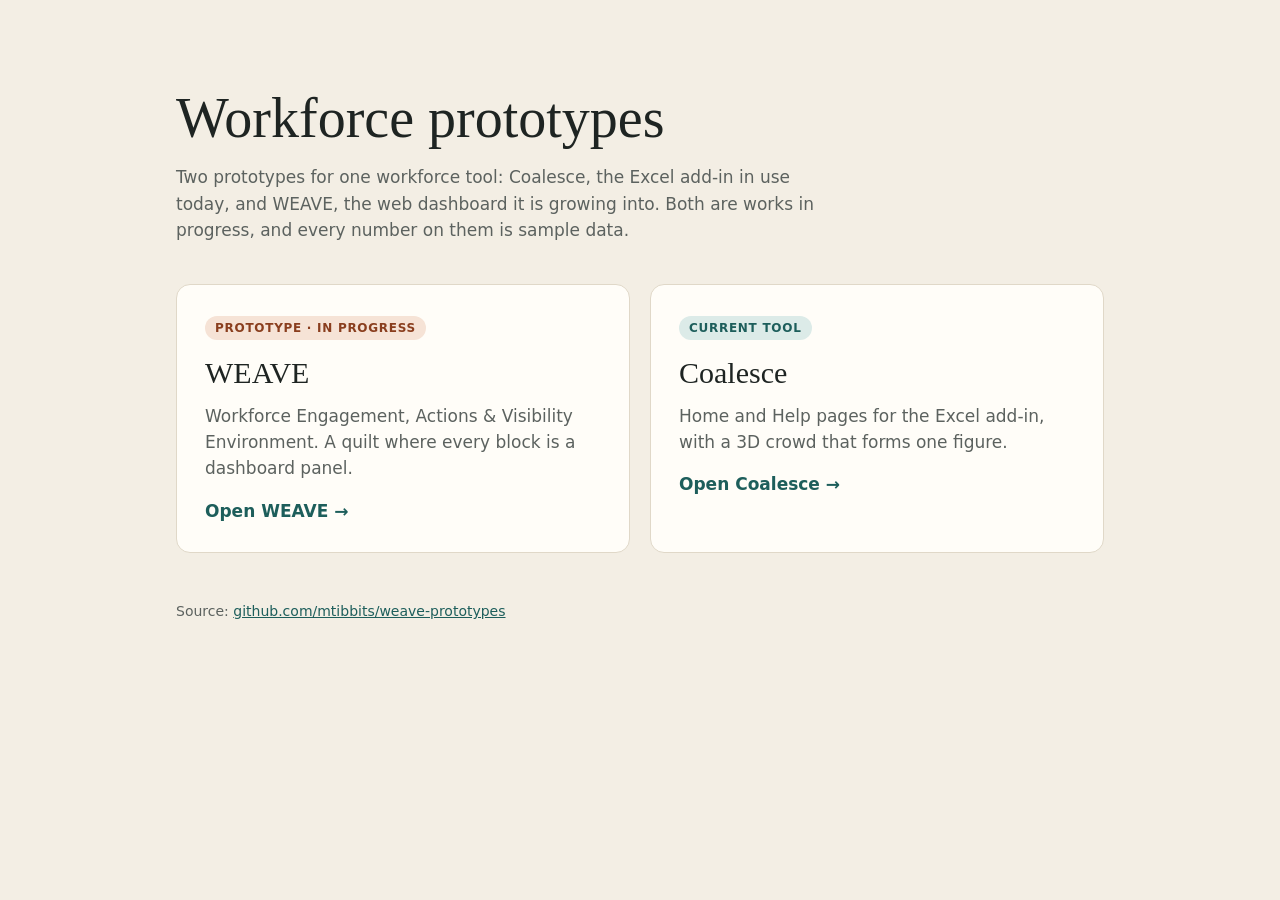
==== site/index.html @ a175392c "feat: front page, WEAVE placeholder and the Pages workflow - site/index.html links both prototypes w" ====
<!doctype html>
<html lang="en">
<head>
  <meta charset="utf-8">
  <meta name="viewport" content="width=device-width, initial-scale=1">
  <title>Workforce prototypes</title>
  <meta name="description" content="Two work-in-progress prototypes: WEAVE, the planned workforce dashboard, and Coalesce, the Excel add-in it grows out of.">
  <style>
    :root { --paper: #F3EEE4; --ink: #1E2422; --muted: #5C625F; --teal: #1D5E5B; --terra: #C4623A; --line: #E0D8C8; --card: #FFFDF8; color-scheme: light; }
    * { box-sizing: border-box; }
    html, body { margin: 0; background: var(--paper); color: var(--ink); }
    body { font-family: system-ui, -apple-system, "Segoe UI", sans-serif; font-size: 17px; line-height: 1.55; }
    main { max-width: 960px; margin: 0 auto; padding: clamp(32px, 7vw, 88px) 16px 48px; }
    h1 { font-family: Georgia, "Times New Roman", serif; font-weight: 400; font-size: clamp(34px, 6vw, 56px); line-height: 1.08; margin: 0 0 16px; }
    .lede { color: var(--muted); max-width: 60ch; margin: 0 0 40px; }
    .cards { display: grid; grid-template-columns: repeat(auto-fit, minmax(280px, 1fr)); gap: 20px; }
    .card { display: block; padding: 28px; border: 1px solid var(--line); border-radius: 14px; background: var(--card); color: inherit; text-decoration: none; transition: transform .15s ease, box-shadow .15s ease; }
    .card:hover, .card:focus-visible { transform: translateY(-2px); box-shadow: 0 10px 28px rgba(30, 36, 34, .1); }
    .card:focus-visible { outline: 3px solid var(--terra); outline-offset: 3px; }
    .card h2 { font-family: Georgia, "Times New Roman", serif; font-weight: 400; font-size: 30px; margin: 10px 0 6px; }
    .card p { margin: 0; color: var(--muted); }
    .tag { display: inline-block; font-size: 12px; font-weight: 600; letter-spacing: .06em; text-transform: uppercase; padding: 3px 10px; border-radius: 999px; }
    .tag-wip { background: #F6E3D6; color: #8A3E1E; }
    .tag-now { background: #DCEBE8; color: var(--teal); }
    .go { display: inline-block; margin-top: 16px; font-weight: 600; color: var(--teal); }
    footer { max-width: 960px; margin: 0 auto; padding: 0 16px 40px; color: var(--muted); font-size: 14px; }
    footer a { color: var(--teal); }
  </style>
</head>
<body>
  <main>
    <h1>Workforce prototypes</h1>
    <p class="lede">Two prototypes for one workforce tool: Coalesce, the Excel add-in in use today, and WEAVE, the web dashboard it is growing into. Both are works in progress, and every number on them is sample data.</p>
    <div class="cards">
      <a class="card" href="weave/">
        <span class="tag tag-wip">Prototype · in progress</span>
        <h2>WEAVE</h2>
        <p>Workforce Engagement, Actions &amp; Visibility Environment. A quilt where every block is a dashboard panel.</p>
        <span class="go">Open WEAVE →</span>
      </a>
      <a class="card" href="coalesce/">
        <span class="tag tag-now">Current tool</span>
        <h2>Coalesce</h2>
        <p>Home and Help pages for the Excel add-in, with a 3D crowd that forms one figure.</p>
        <span class="go">Open Coalesce →</span>
      </a>
    </div>
  </main>
  <footer>Source: <a href="https://github.com/mtibbits/weave-prototypes">github.com/mtibbits/weave-prototypes</a></footer>
</body>
</html>
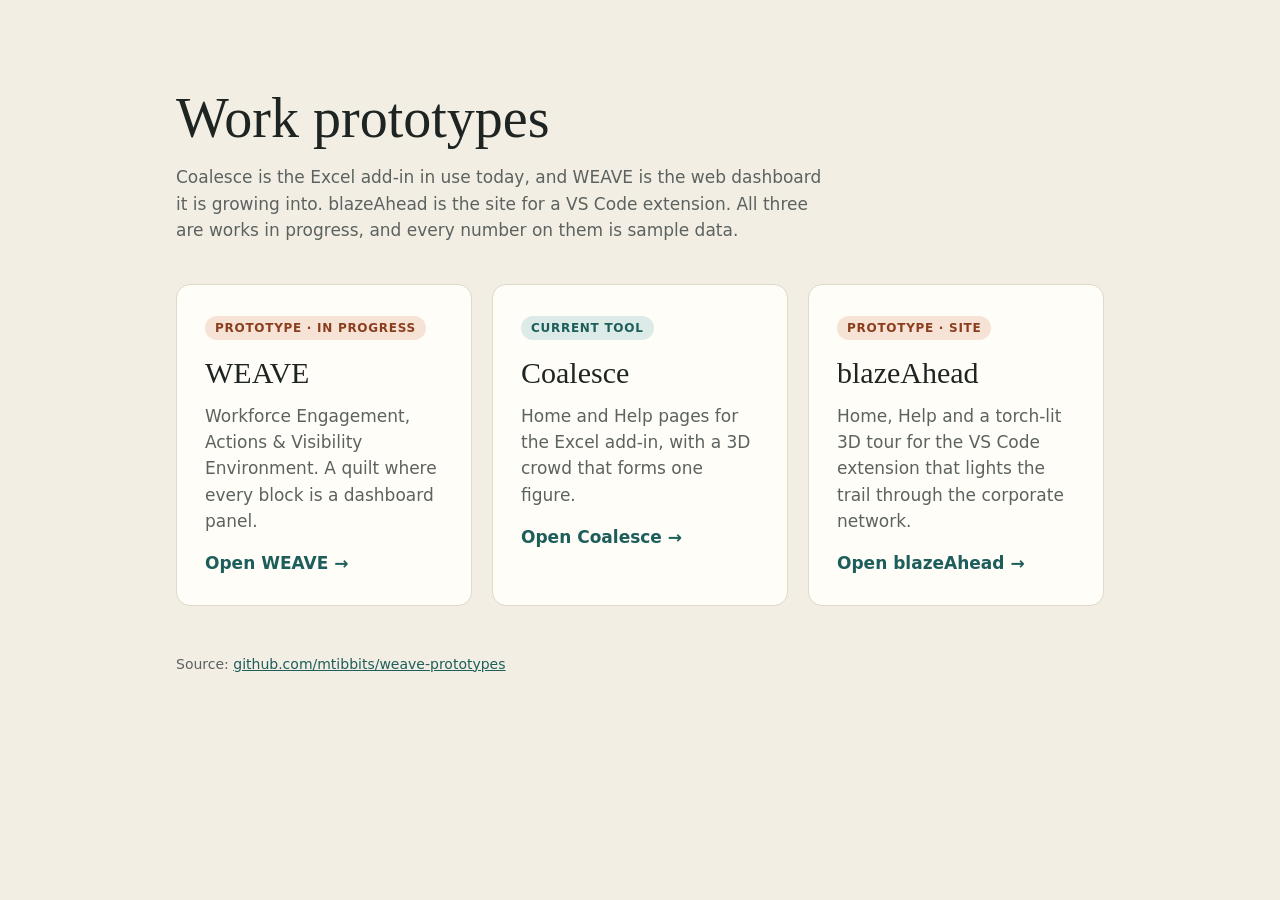
==== commit e6cd516a: "feat: publish blazeAhead at /blazeahead/ and link it from the front page build_site.py copies blazea" ====
--- a/site/index.html
+++ b/site/index.html
@@ -3,8 +3,8 @@
 <head>
   <meta charset="utf-8">
   <meta name="viewport" content="width=device-width, initial-scale=1">
-  <title>Workforce prototypes</title>
-  <meta name="description" content="Two work-in-progress prototypes: WEAVE, the planned workforce dashboard, and Coalesce, the Excel add-in it grows out of.">
+  <title>Work prototypes</title>
+  <meta name="description" content="Work-in-progress prototypes: WEAVE, the planned workforce dashboard; Coalesce, the Excel add-in it grows out of; and blazeAhead, a VS Code extension site.">
   <style>
     :root { --paper: #F3EEE4; --ink: #1E2422; --muted: #5C625F; --teal: #1D5E5B; --terra: #C4623A; --line: #E0D8C8; --card: #FFFDF8; color-scheme: light; }
     * { box-sizing: border-box; }
@@ -29,8 +29,8 @@
 </head>
 <body>
   <main>
-    <h1>Workforce prototypes</h1>
-    <p class="lede">Two prototypes for one workforce tool: Coalesce, the Excel add-in in use today, and WEAVE, the web dashboard it is growing into. Both are works in progress, and every number on them is sample data.</p>
+    <h1>Work prototypes</h1>
+    <p class="lede">Coalesce is the Excel add-in in use today, and WEAVE is the web dashboard it is growing into. blazeAhead is the site for a VS Code extension. All three are works in progress, and every number on them is sample data.</p>
     <div class="cards">
       <a class="card" href="weave/">
         <span class="tag tag-wip">Prototype · in progress</span>
@@ -44,6 +44,12 @@
         <p>Home and Help pages for the Excel add-in, with a 3D crowd that forms one figure.</p>
         <span class="go">Open Coalesce →</span>
       </a>
+      <a class="card" href="blazeahead/">
+        <span class="tag tag-wip">Prototype · site</span>
+        <h2>blazeAhead</h2>
+        <p>Home, Help and a torch-lit 3D tour for the VS Code extension that lights the trail through the corporate network.</p>
+        <span class="go">Open blazeAhead →</span>
+      </a>
     </div>
   </main>
   <footer>Source: <a href="https://github.com/mtibbits/weave-prototypes">github.com/mtibbits/weave-prototypes</a></footer>
